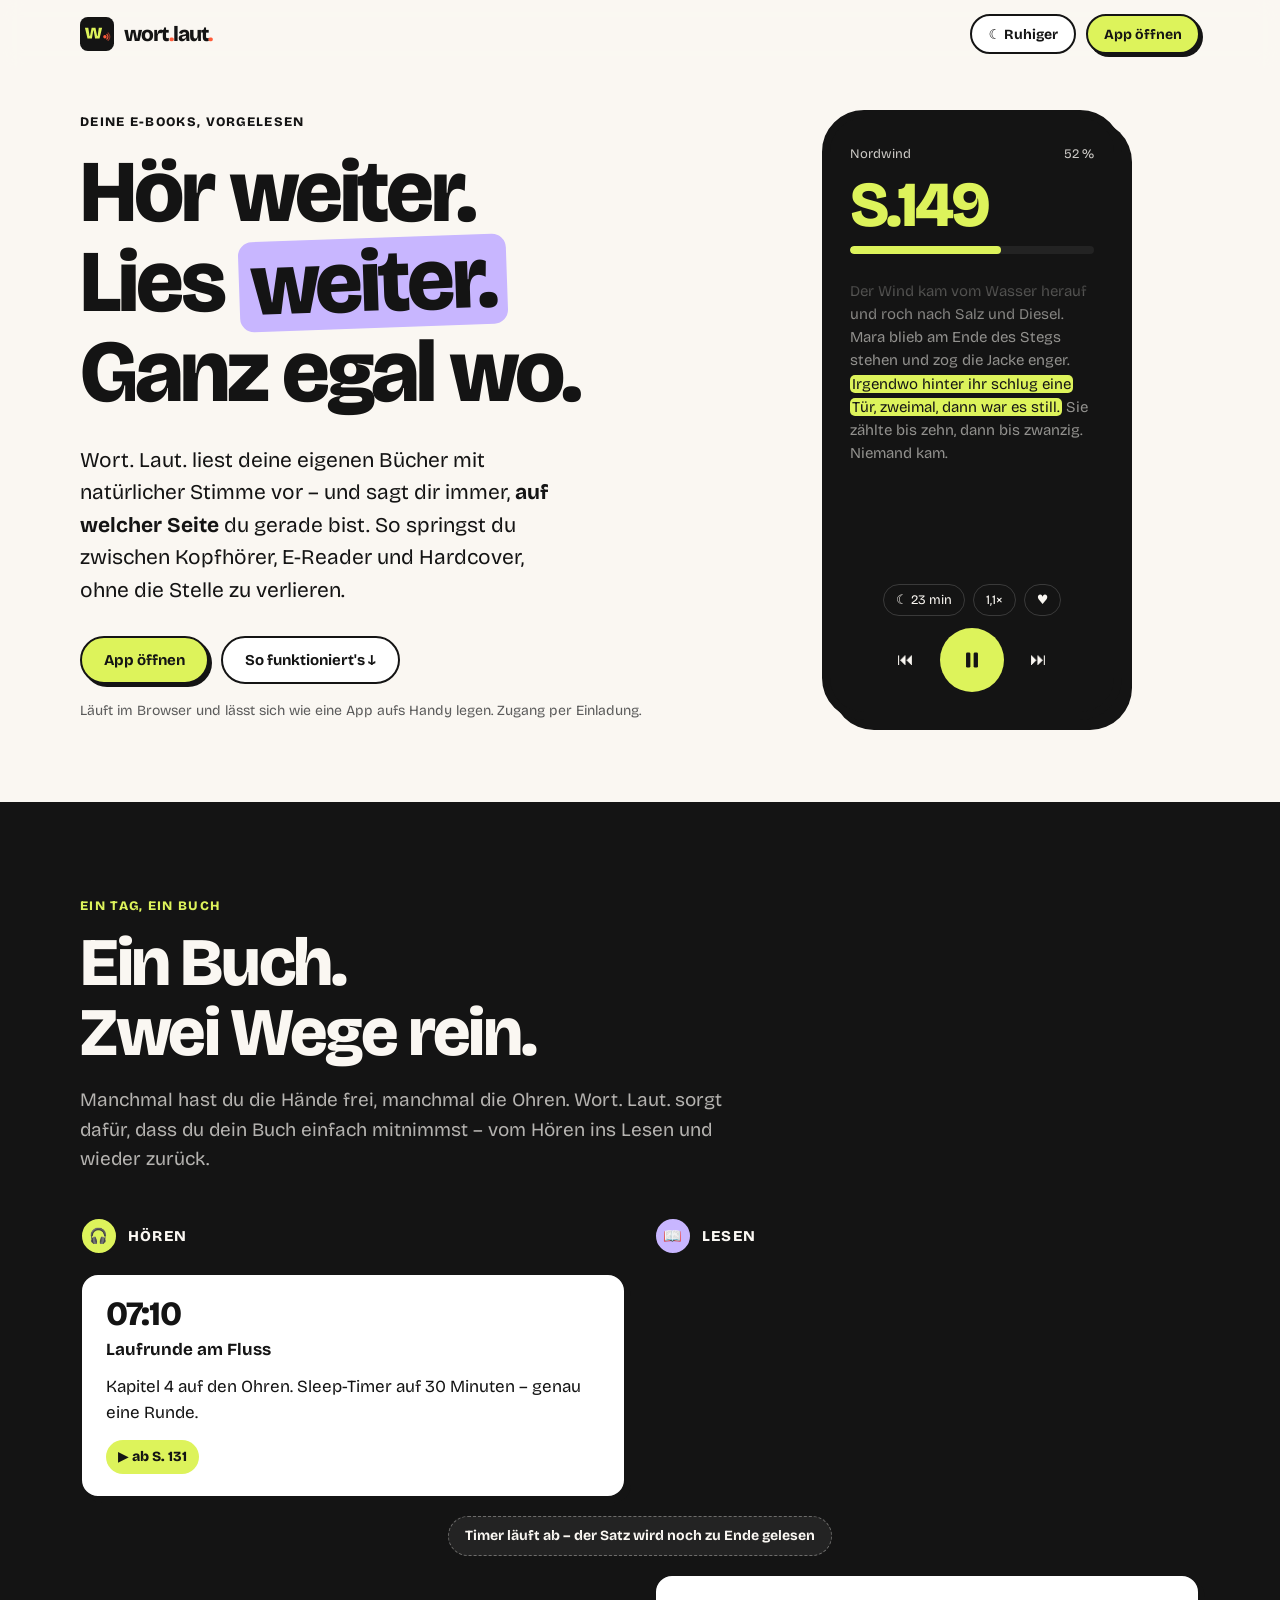
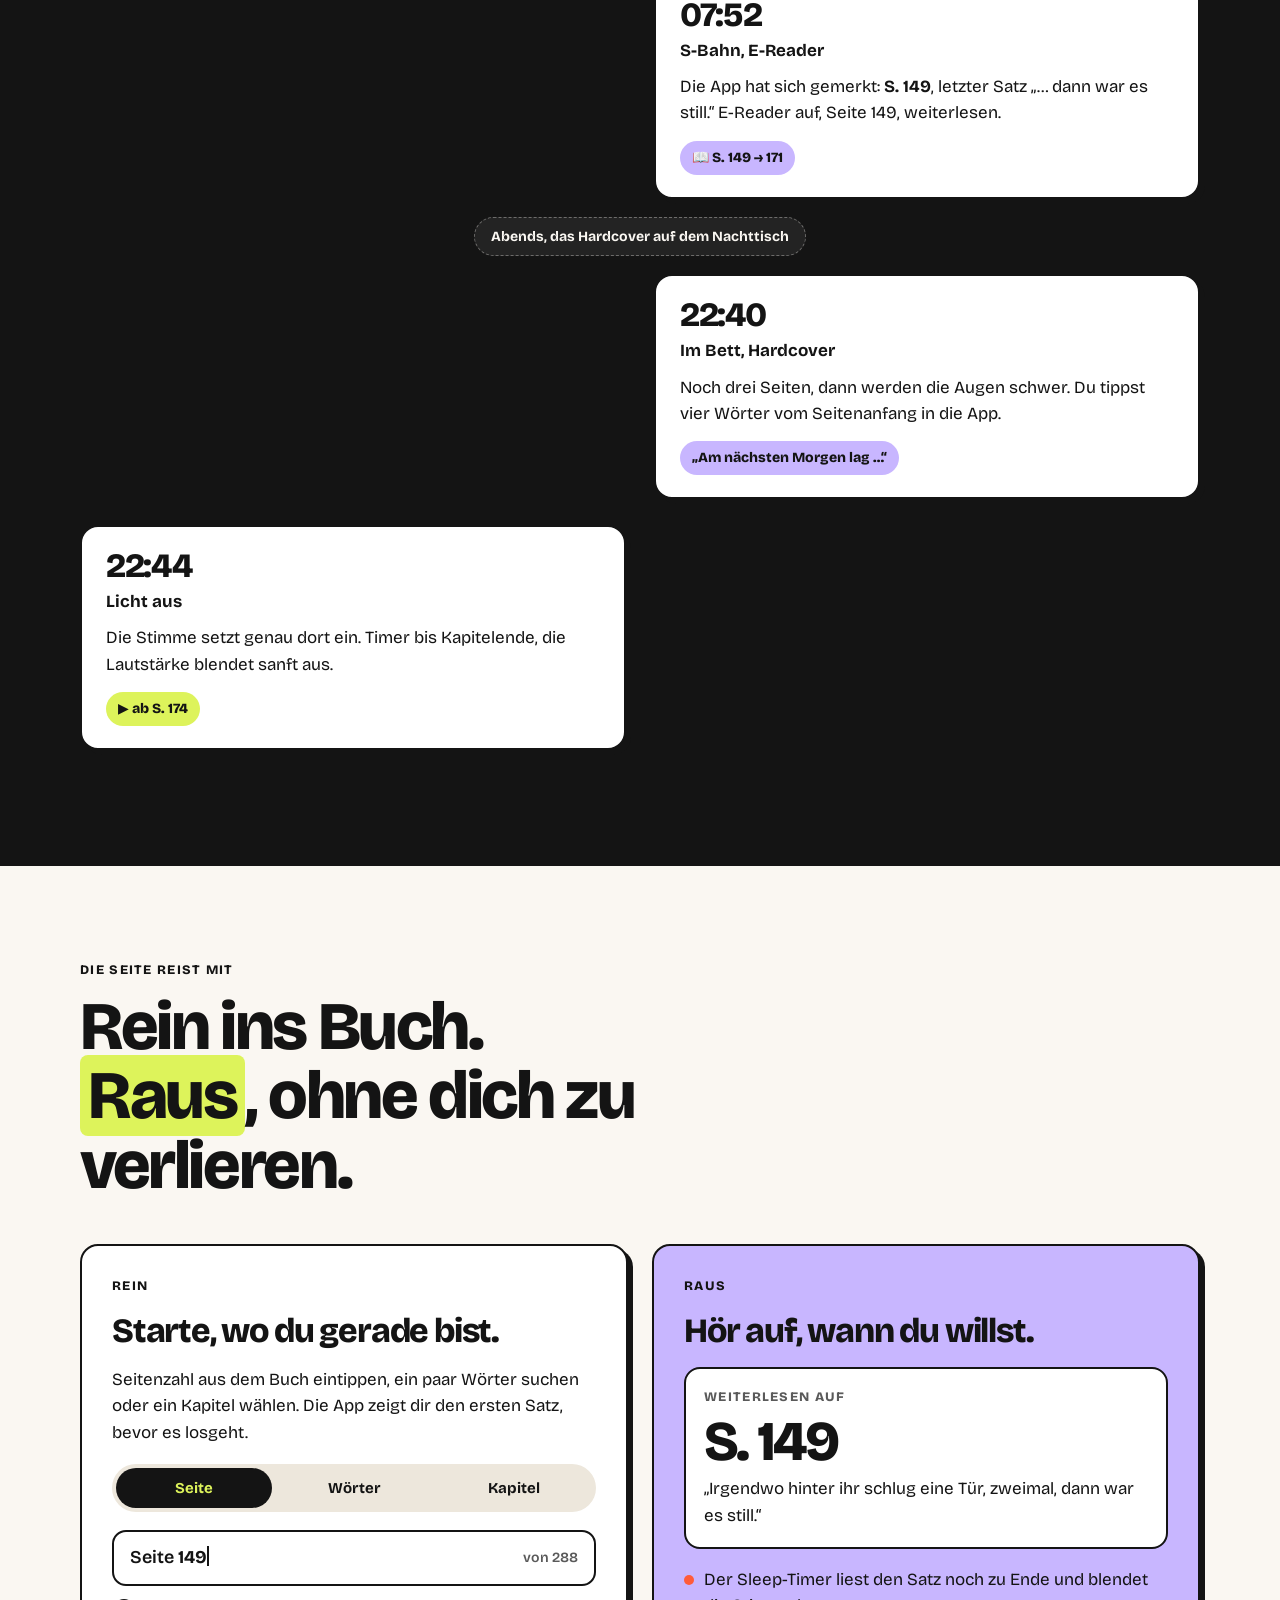
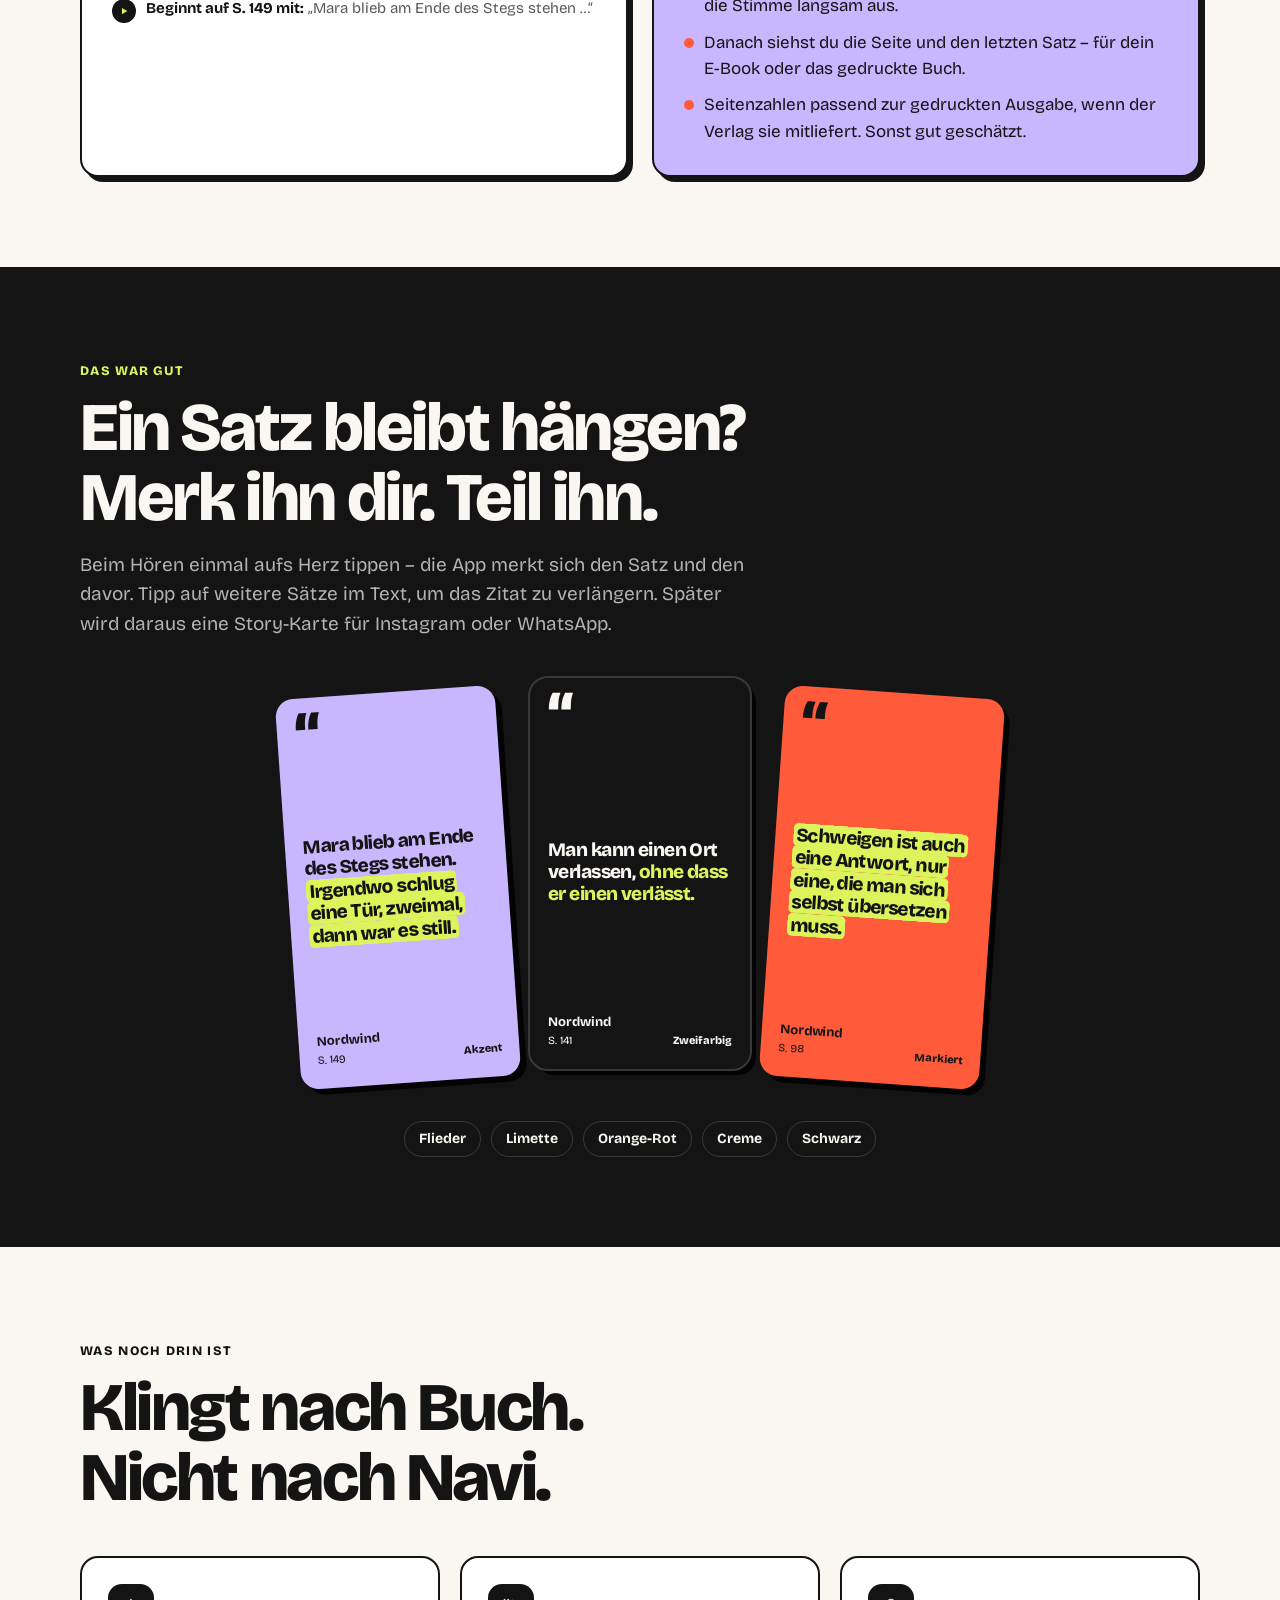
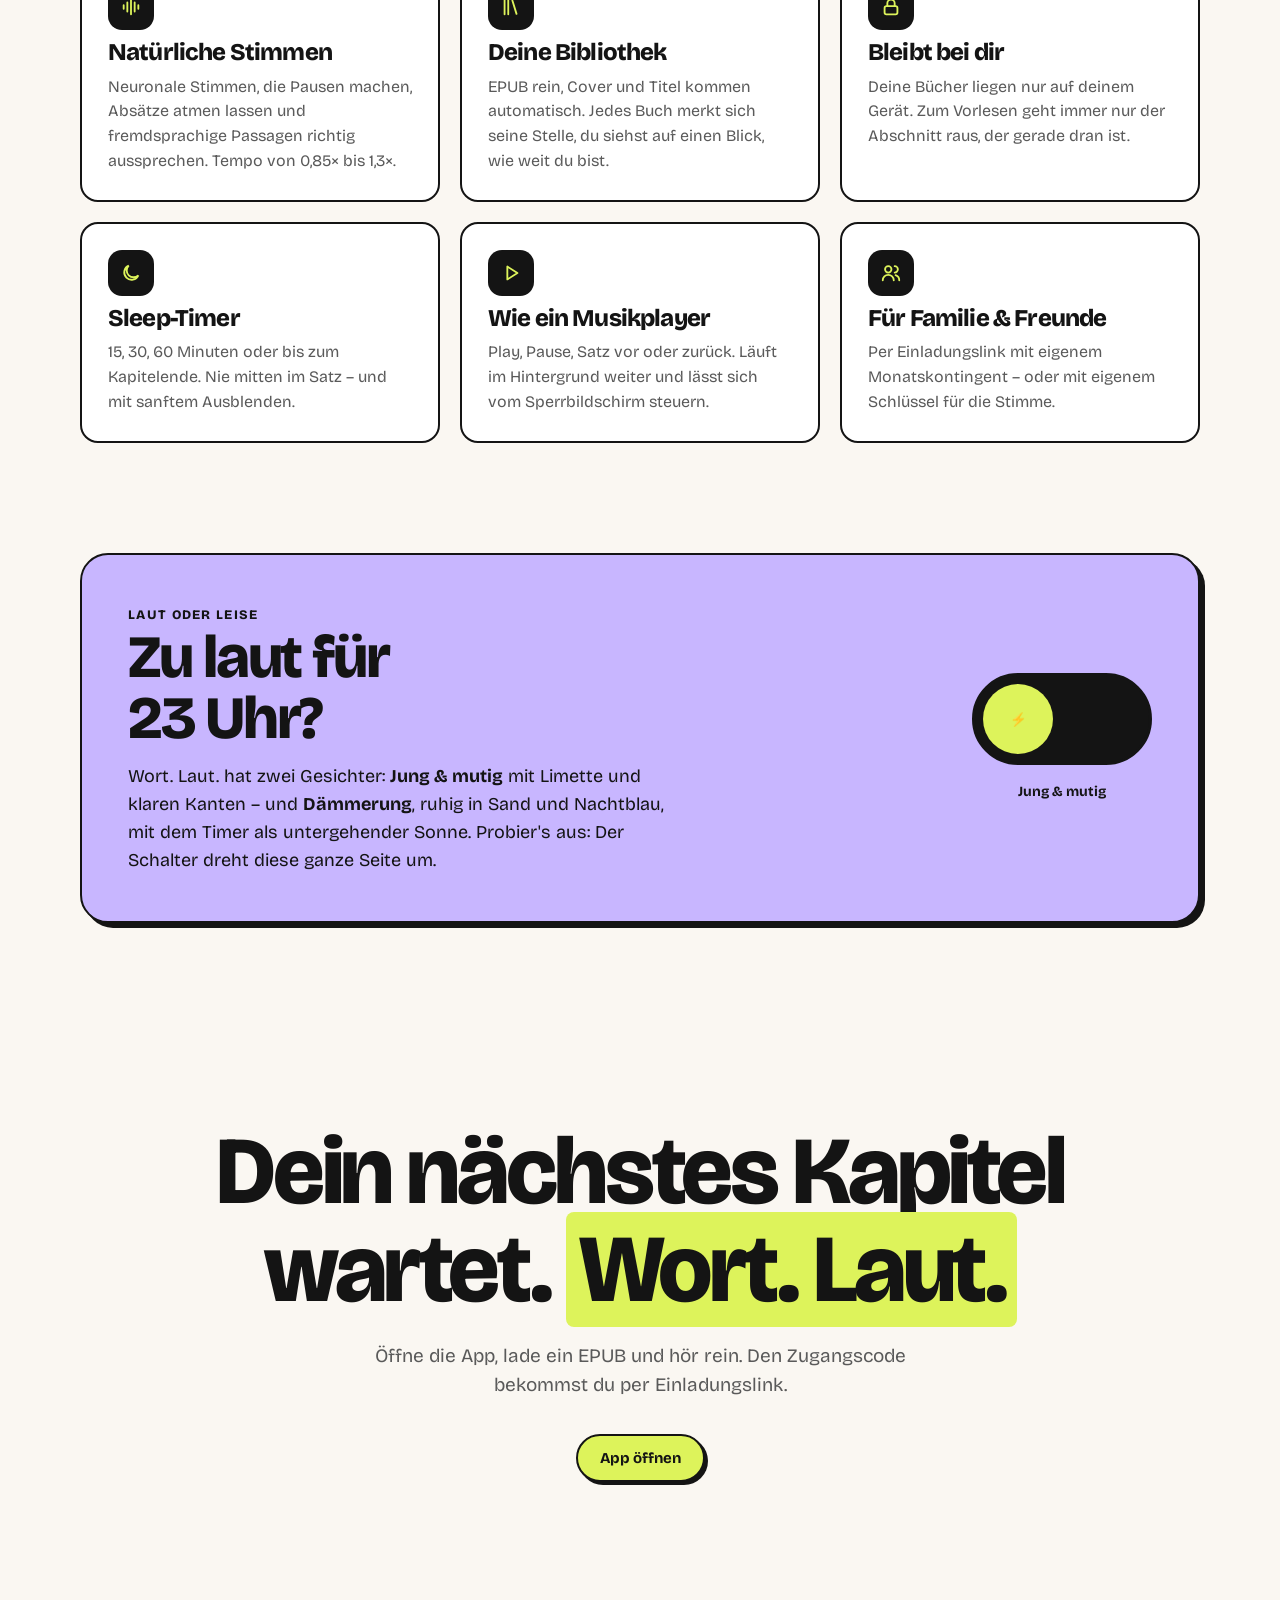
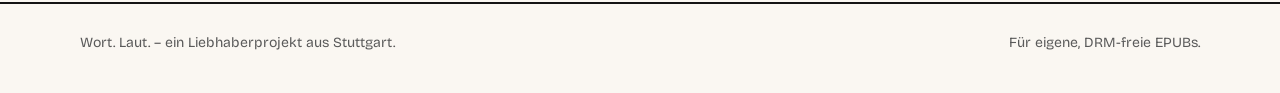
==== about/index.html @ b2698a4a "Landingpage /about: Story Hören ↔ Lesen, Zitat-Karten, Schalter für ruhigen Look Co-Authored-By: Cla" ====
<!doctype html>
<html lang="de">
<head>
<meta charset="utf-8">
<meta name="viewport" content="width=device-width, initial-scale=1, viewport-fit=cover">
<title>Wort. Laut. – Hör dein Buch. Lies weiter.</title>
<meta name="description" content="Wort. Laut. liest deine eigenen E-Books mit natürlicher Stimme vor – und sagt dir immer, auf welcher Seite du bist. Springe zwischen Hören und Lesen, ohne die Stelle zu verlieren.">
<meta name="theme-color" content="#FAF7F2">
<link rel="icon" href="../icon.svg" type="image/svg+xml">
<link rel="preconnect" href="https://fonts.googleapis.com">
<link rel="preconnect" href="https://fonts.gstatic.com" crossorigin>
<link rel="stylesheet" href="https://fonts.googleapis.com/css2?family=Bricolage+Grotesque:opsz,wght@12..96,400..800&family=Figtree:wght@400;500;600;700&family=Source+Serif+4:opsz,wght@8..60,400;8..60,600&display=swap">
<style>
:root {
  --bg: #FAF7F2; --ink: #141414; --muted: #5A5A5A; --card: #FFFFFF;
  --lime: #DDF35B; --lilac: #C8B6FF; --red: #FF5B3A; --sand: #EDE7DC;
  --dark: #141414; --dark2: #232323; --on-dark: #FAF7F2;
  --hl: var(--lime); --hl-ink: #141414; --accent: var(--red);
  --line: 2px solid var(--ink); --shadow: 5px 5px 0 var(--ink); --r: 18px;
  --head: 'Bricolage Grotesque', system-ui, sans-serif; --body: 'Bricolage Grotesque', system-ui, sans-serif;
  --read: 'Bricolage Grotesque', system-ui, sans-serif;
  --hw: 800; --track: -0.035em;
}
body.calm {
  --bg: #F1ECE4; --ink: #1C2433; --muted: #5C6475; --card: #FBF8F3;
  --lime: #E8A35C; --lilac: #D9CFC0; --red: #C8692E; --sand: #E6DED1;
  --dark: #1C2433; --dark2: #26304A; --on-dark: #F1ECE4;
  --hl: #F3CF9E; --hl-ink: #1C2433; --accent: #E8A35C;
  --line: 1px solid #D6CEC0; --shadow: 0 10px 30px rgba(28,36,51,.10); --r: 22px;
  --head: 'Source Serif 4', Georgia, serif; --body: 'Figtree', system-ui, sans-serif; --read: 'Source Serif 4', Georgia, serif;
  --hw: 600; --track: -0.015em;
}
* { box-sizing: border-box; }
html { scroll-behavior: smooth; }
body { margin: 0; background: var(--bg); color: var(--ink); font-family: var(--body); font-size: 17px; line-height: 1.55; -webkit-font-smoothing: antialiased; transition: background .5s, color .5s; }
body, body * { transition-property: background-color, color, border-color, box-shadow, border-radius; transition-duration: .45s; }
a { color: inherit; }
h1, h2, h3 { font-family: var(--head); font-weight: var(--hw); letter-spacing: var(--track); margin: 0; line-height: 1.02; }
p { margin: 0; }
.wrap { width: min(1120px, 100% - 40px); margin: 0 auto; }
mark { background: var(--hl); color: var(--hl-ink); border-radius: 8px; padding: 0 .12em; -webkit-box-decoration-break: clone; box-decoration-break: clone; }
.kicker { font-size: 13px; font-weight: 800; letter-spacing: .1em; text-transform: uppercase; }
body.calm .kicker { font-weight: 600; color: var(--muted); }

/* Kopf */
header { position: sticky; top: 0; z-index: 10; background: color-mix(in srgb, var(--bg) 88%, transparent); backdrop-filter: blur(10px); }
.top { display: flex; align-items: center; justify-content: space-between; height: 68px; }
.brand { display: flex; align-items: center; gap: 10px; text-decoration: none; font-family: var(--head); font-weight: 800; font-size: 21px; letter-spacing: -0.04em; }
body.calm .brand { font-weight: 600; letter-spacing: 0; }
.brand .dot { color: var(--red); }
.top-r { display: flex; gap: 10px; align-items: center; }
.btn { display: inline-flex; align-items: center; justify-content: center; gap: 8px; height: 48px; padding: 0 22px; border-radius: 999px; border: var(--line); background: var(--card); color: var(--ink); font: 700 15px var(--body); text-decoration: none; cursor: pointer; }
.btn.main { background: var(--lime); box-shadow: 3px 3px 0 var(--ink); }
body.calm .btn.main { background: var(--dark); color: var(--on-dark); border-color: var(--dark); box-shadow: none; }
.btn.sm { height: 40px; padding: 0 16px; font-size: 14px; }
.mode { gap: 6px; }
.mode .when-calm { display: none; }
body.calm .mode .when-calm { display: inline; }
body.calm .mode .when-loud { display: none; }

/* Hero */
.hero { padding: 40px 0 80px; display: grid; grid-template-columns: 1.15fr .85fr; gap: 48px; align-items: center; }
.hero h1 { font-size: clamp(46px, 7vw, 88px); }
.hero h1 .flip { display: inline-block; background: var(--lilac); border-radius: 14px; padding: 0 .12em; transform: rotate(-2deg); }
body.calm .hero h1 .flip { transform: none; background: transparent; color: var(--red); font-style: italic; padding: 0; }
.hero .lead { font-size: clamp(18px, 2vw, 21px); margin-top: 26px; max-width: 34ch; }
.hero .cta { display: flex; gap: 12px; flex-wrap: wrap; margin-top: 30px; }
.hero .note { margin-top: 16px; font-size: 14px; color: var(--muted); }

/* Telefon-Mockups */
.phone { width: 300px; max-width: 100%; aspect-ratio: 300 / 610; border-radius: 42px; border: 8px solid #141414; background: var(--dark); color: var(--on-dark); box-shadow: 10px 10px 0 var(--ink); overflow: hidden; display: flex; flex-direction: column; padding: 26px 20px 20px; gap: 12px; margin: 0 auto; position: relative; font-family: var(--body); }
body.calm .phone { border-color: #10151F; box-shadow: 0 30px 60px rgba(28,36,51,.25); }
.phone.light { background: var(--bg); color: var(--ink); }
.ph-top { display: flex; justify-content: space-between; align-items: baseline; font-size: 13px; opacity: .8; }
.ph-page { font-family: var(--head); font-weight: 800; font-size: 64px; line-height: .9; letter-spacing: -0.05em; color: var(--lime); }
body.calm .ph-page { font-weight: 600; font-size: 54px; letter-spacing: -0.02em; }
.ph-bar { height: 8px; border-radius: 4px; background: var(--dark2); overflow: hidden; }
.ph-bar i { display: block; height: 100%; width: 62%; background: var(--lime); border-radius: 4px; animation: fill 30s linear infinite; }
@keyframes fill { from { width: 62%; } to { width: 4%; } }
.sun { display: none; }
body.calm .sun { display: block; }
body.calm .ph-bar { display: none; }
.ph-read { flex: 1; font-family: var(--read); font-size: 15px; line-height: 1.55; overflow: hidden; color: color-mix(in srgb, var(--on-dark) 55%, transparent); -webkit-mask-image: linear-gradient(transparent, #000 18%, #000 80%, transparent); mask-image: linear-gradient(transparent, #000 18%, #000 80%, transparent); padding-top: 14px; }
.ph-read .cur { color: var(--hl-ink); background: var(--hl); border-radius: 5px; padding: 0 2px; -webkit-box-decoration-break: clone; box-decoration-break: clone; }
.ph-ctrl { display: flex; align-items: center; justify-content: center; gap: 26px; }
.ph-ctrl .play { width: 64px; height: 64px; border-radius: 32px; background: var(--lime); color: #141414; display: flex; align-items: center; justify-content: center; }
.ph-chips { display: flex; gap: 8px; justify-content: center; font-size: 13px; }
.ph-chips span { border: 1.5px solid #3A3A3A; border-radius: 999px; padding: 5px 12px; }

/* Abschnitte */
section { padding: 90px 0; }
.sec-head { max-width: 760px; margin-bottom: 44px; }
.sec-head h2 { font-size: clamp(38px, 5.6vw, 68px); margin-top: 10px; }
.sec-head p { margin-top: 18px; font-size: 19px; color: var(--muted); max-width: 56ch; }
.dark { background: var(--dark); color: var(--on-dark); }
.dark .sec-head p { color: color-mix(in srgb, var(--on-dark) 70%, transparent); }

/* Die Geschichte: Spurwechsel */
.lanes { display: grid; grid-template-columns: 1fr 1fr; gap: 0 28px; position: relative; }
.lane-h { display: flex; align-items: center; gap: 10px; font-weight: 800; font-size: 15px; letter-spacing: .08em; text-transform: uppercase; padding-bottom: 18px; }
.lane-h .tag { width: 38px; height: 38px; border-radius: 19px; display: flex; align-items: center; justify-content: center; border: var(--line); }
.lane-h.l .tag { background: var(--lime); color: #141414; }
.lane-h.r .tag { background: var(--lilac); color: #141414; }
.step { grid-column: 1; background: var(--card); border: var(--line); border-radius: var(--r); box-shadow: var(--shadow); padding: 22px 24px; margin-bottom: 26px; position: relative; color: var(--ink); }
.step.r { grid-column: 2; }
.step .time { font-family: var(--head); font-weight: 800; font-size: 34px; letter-spacing: -0.04em; line-height: 1; }
body.calm .step .time { font-weight: 600; }
.step .where { font-weight: 700; margin: 6px 0 10px; }
.step .pg { display: inline-flex; align-items: center; gap: 6px; margin-top: 14px; font-weight: 800; font-size: 14px; border-radius: 999px; padding: 6px 12px; background: var(--hl); color: var(--hl-ink); }
.step.r .pg { background: var(--lilac); color: #141414; }
body.calm .step.r .pg { color: var(--ink); }
.switch-arrow { grid-column: 1 / -1; display: flex; justify-content: center; margin: -8px 0 18px; }
.switch-arrow span { display: inline-flex; align-items: center; gap: 8px; font-weight: 700; font-size: 14px; background: var(--dark2); color: var(--on-dark); border: 1.5px dashed color-mix(in srgb, var(--on-dark) 35%, transparent); border-radius: 999px; padding: 8px 16px; text-align: center; }

/* Rein / raus */
.duo { display: grid; grid-template-columns: 1fr 1fr; gap: 24px; }
.panel { background: var(--card); color: var(--ink); border: var(--line); border-radius: var(--r); box-shadow: var(--shadow); padding: 30px; display: flex; flex-direction: column; gap: 18px; }
.panel h3 { font-size: 34px; }
.panel.lilac { background: var(--lilac); }
body.calm .panel.lilac { background: var(--card); }
.seg { display: flex; gap: 4px; background: var(--sand); border-radius: 999px; padding: 4px; }
.seg span { flex: 1; text-align: center; height: 40px; line-height: 40px; border-radius: 999px; font-weight: 700; font-size: 15px; cursor: pointer; user-select: none; }
.seg span.on { background: var(--dark); color: var(--lime); }
body.calm .seg span.on { color: var(--on-dark); }
.find-demo { min-height: 132px; display: flex; flex-direction: column; gap: 12px; }
.fake-input { border: var(--line); border-radius: 14px; background: var(--card); padding: 12px 16px; font-size: 18px; font-weight: 600; display: flex; justify-content: space-between; align-items: center; }
.fake-input .caret { display: inline-block; width: 2px; height: 1.1em; background: var(--ink); vertical-align: -3px; animation: blink 1s steps(1) infinite; }
@keyframes blink { 50% { opacity: 0; } }
.startline { display: flex; gap: 10px; font-size: 15px; line-height: 1.45; color: var(--muted); }
.startline b { color: var(--ink); }
.pdot { width: 24px; height: 24px; flex: none; border-radius: 12px; background: var(--dark); color: var(--lime); display: flex; align-items: center; justify-content: center; margin-top: 1px; }
body.calm .pdot { color: var(--on-dark); }
.stopcard { background: var(--card); border: var(--line); border-radius: 16px; padding: 18px; display: flex; flex-direction: column; gap: 8px; }
.stopcard .big { font-family: var(--head); font-weight: 800; font-size: 56px; letter-spacing: -0.05em; line-height: .95; }
body.calm .stopcard .big { font-weight: 600; letter-spacing: -0.02em; }
.stopcard q { font-family: var(--read); font-size: 17px; quotes: '„' '“'; }
.ticks { display: flex; flex-direction: column; gap: 10px; padding: 0; margin: 0; list-style: none; }
.ticks li { display: flex; gap: 10px; align-items: flex-start; }
.ticks li::before { content: ''; flex: none; width: 10px; height: 10px; border-radius: 5px; background: var(--red); margin-top: 8px; }

/* Zitate */
.cards { display: flex; justify-content: center; gap: 22px; flex-wrap: wrap; padding: 10px 0 20px; }
.qcard { width: 220px; aspect-ratio: 9 / 16; border-radius: 18px; padding: 20px 18px; display: flex; flex-direction: column; justify-content: space-between; color: #141414; font-family: 'Bricolage Grotesque', sans-serif; box-shadow: 6px 6px 0 rgba(0,0,0,.85); }
.qcard:nth-child(1) { transform: rotate(-4deg); background: #C8B6FF; }
.qcard:nth-child(2) { transform: translateY(-14px); background: #141414; color: #FAF7F2; outline: 2px solid #3A3A3A; }
.qcard:nth-child(3) { transform: rotate(4deg); background: #FF5B3A; }
.qcard .qm { font-size: 64px; font-weight: 800; line-height: .6; height: 34px; }
.qcard p { font-size: 19px; font-weight: 800; line-height: 1.18; letter-spacing: -0.03em; }
.qcard .hl { background: #DDF35B; color: #141414; border-radius: 5px; padding: 0 3px; -webkit-box-decoration-break: clone; box-decoration-break: clone; }
.qcard .alt { color: #DDF35B; }
.qcard .src { display: flex; justify-content: space-between; align-items: flex-end; font-size: 11px; }
.qcard .src b { display: block; font-size: 13px; }
.qcard .lbl { font-weight: 800; }
body.calm .qcard { font-family: 'Source Serif 4', serif; box-shadow: 0 20px 40px rgba(0,0,0,.25); }
body.calm .qcard:nth-child(1) { background: #F1ECE4; }
body.calm .qcard:nth-child(2) { background: #1C2433; outline-color: #3A4560; }
body.calm .qcard:nth-child(3) { background: #E8A35C; }
body.calm .qcard p { font-weight: 600; letter-spacing: 0; }
body.calm .qcard .hl { background: #F3CF9E; color: #1C2433; }
body.calm .qcard .alt { color: #E8A35C; }
.styles-row { display: flex; justify-content: center; gap: 10px; flex-wrap: wrap; margin-top: 18px; }
.styles-row span { border: 1.5px solid #3A3A3A; border-radius: 999px; padding: 6px 14px; font-size: 14px; font-weight: 700; }

.calm-only { display: none; }
body.calm .calm-only { display: flex; }
body.calm .loud-only { display: none; }

/* Features */
.grid3 { display: grid; grid-template-columns: repeat(3, 1fr); gap: 20px; }
.feat { background: var(--card); color: var(--ink); border: var(--line); border-radius: var(--r); padding: 26px; display: flex; flex-direction: column; gap: 10px; }
.feat .ic { width: 46px; height: 46px; border-radius: 14px; background: var(--dark); color: var(--lime); display: flex; align-items: center; justify-content: center; }
body.calm .feat .ic { background: var(--sand); color: var(--red); }
.feat h3 { font-size: 24px; }
.feat p { color: var(--muted); font-size: 16px; }

/* Laut / leise */
.looks { display: grid; grid-template-columns: 1fr auto; gap: 40px; align-items: center; background: var(--lilac); border: var(--line); border-radius: 28px; box-shadow: var(--shadow); padding: 46px; color: #141414; }
body.calm .looks { background: var(--card); color: var(--ink); }
.looks h2 { font-size: clamp(36px, 5vw, 60px); }
.looks p { margin-top: 14px; font-size: 18px; max-width: 46ch; }
.bigswitch { width: 180px; height: 92px; border-radius: 46px; border: 3px solid #141414; background: #141414; position: relative; cursor: pointer; padding: 0; }
.bigswitch .knob { position: absolute; top: 8px; left: 8px; width: 70px; height: 70px; border-radius: 35px; background: #DDF35B; display: flex; align-items: center; justify-content: center; transition: left .45s cubic-bezier(.5,1.6,.4,1), background .45s; color: #141414; }
body.calm .bigswitch { background: #E6DED1; border-color: #1C2433; }
body.calm .bigswitch .knob { left: 96px; background: #1C2433; color: #F3CF9E; }
.bigswitch .k-calm { display: none; }
body.calm .bigswitch .k-calm { display: block; }
body.calm .bigswitch .k-loud { display: none; }
.switch-cap { text-align: center; font-weight: 700; margin-top: 10px; font-size: 14px; }

/* Schluss */
.final { text-align: center; padding: 110px 0 120px; }
.final h2 { font-size: clamp(44px, 7.5vw, 96px); }
.final p { margin: 22px auto 0; max-width: 46ch; font-size: 19px; color: var(--muted); }
.final .cta { display: flex; justify-content: center; gap: 12px; margin-top: 34px; flex-wrap: wrap; }
footer { border-top: var(--line); padding: 28px 0 40px; font-size: 14px; color: var(--muted); }
footer .wrap { display: flex; justify-content: space-between; gap: 16px; flex-wrap: wrap; }

/* Einblenden beim Scrollen */
.rv { opacity: 0; transform: translateY(24px); transition: opacity .7s ease, transform .7s ease; }
.rv.in { opacity: 1; transform: none; }

@media (max-width: 860px) {
  .hero { grid-template-columns: 1fr; padding-top: 20px; }
  .lanes { grid-template-columns: 1fr; }
  .step, .step.r { grid-column: 1; }
  .step.r { margin-left: 28px; }
  .step:not(.r) { margin-right: 28px; }
  .lane-h { display: none; }
  .step::before { content: attr(data-mode); position: absolute; top: -12px; right: 18px; font-size: 12px; font-weight: 800; letter-spacing: .08em; text-transform: uppercase; background: var(--lime); color: #141414; border: var(--line); border-radius: 999px; padding: 2px 10px; }
  .step.r::before { background: var(--lilac); }
  .duo, .grid3 { grid-template-columns: 1fr; }
  .looks { grid-template-columns: 1fr; padding: 30px; justify-items: center; text-align: left; }
  .top-r .btn.main { display: none; }
  section { padding: 70px 0; }
}
@media (prefers-reduced-motion: reduce) {
  html { scroll-behavior: auto; }
  .rv { opacity: 1; transform: none; transition: none; }
  .ph-bar i, .fake-input .caret { animation: none; }
  body, body * { transition: none !important; }
}
</style>
</head>
<body>
<header>
  <div class="wrap top">
    <a class="brand" href="#top" aria-label="Wort. Laut. – nach oben">
      <svg width="34" height="34" viewBox="0 0 200 200" aria-hidden="true"><rect width="200" height="200" rx="46" fill="#141414"/><g transform="translate(7 3)"><path d="M37.1 123.0 22.0 60.7H41.8L49.5 108.1H51.9L61.4 60.7H84.0L93.9 108.1H96.4L103.7 60.7H123.1L108.0 123.0H81.8L73.2 76.0H71.0L63.0 123.0Z" fill="#DDF35B"/><path d="M151.1 99.2 A18 18 0 0 1 151.1 126.8" fill="none" stroke="#FF5B3A" stroke-width="7" stroke-linecap="round"/><path d="M158.1 90.8 A29 29 0 0 1 158.1 135.2" fill="none" stroke="#FF5B3A" stroke-width="7" stroke-linecap="round" opacity=".5"/><circle cx="139.5" cy="113" r="10" fill="#FF5B3A"/></g></svg>
      <span>wort<span class="dot">.</span>laut<span class="dot">.</span></span>
    </a>
    <div class="top-r">
      <button class="btn sm mode" data-toggle aria-pressed="false"><span class="when-loud">☾ Ruhiger</span><span class="when-calm">⚡ Lauter</span></button>
      <a class="btn sm main" href="../">App öffnen</a>
    </div>
  </div>
</header>

<main id="top">
  <div class="wrap hero">
    <div>
      <span class="kicker">Deine E-Books, vorgelesen</span>
      <h1 style="margin-top:14px">Hör weiter.<br>Lies <span class="flip">weiter.</span><br>Ganz egal wo.</h1>
      <p class="lead">Wort. Laut. liest deine eigenen Bücher mit natürlicher Stimme vor – und sagt dir immer, <b>auf welcher Seite</b> du gerade bist. So springst du zwischen Kopfhörer, E-Reader und Hardcover, ohne die Stelle zu verlieren.</p>
      <div class="cta"><a class="btn main" href="../">App öffnen</a><a class="btn" href="#story">So funktioniert's ↓</a></div>
      <p class="note">Läuft im Browser und lässt sich wie eine App aufs Handy legen. Zugang per Einladung.</p>
    </div>
    <div class="phone" role="img" aria-label="Der Player von Wort. Laut.: große Seitenzahl, Timer und der mitlaufende Text">
      <div class="ph-top"><span>Nordwind</span><span>52 %</span></div>
      <div class="ph-page">S.149</div>
      <div class="ph-bar"><i></i></div>
      <svg class="sun" viewBox="0 0 260 80" aria-hidden="true"><path d="M20 76 A110 110 0 0 1 240 76" fill="none" stroke="currentColor" stroke-opacity=".25" stroke-width="1.5" stroke-dasharray="3 5"/><path d="M20 76 A110 110 0 0 1 88 18" fill="none" stroke="#E8A35C" stroke-width="2"/><circle cx="88" cy="18" r="9" fill="#E8A35C"/><line x1="8" y1="76" x2="252" y2="76" stroke="currentColor" stroke-opacity=".3"/></svg>
      <div class="ph-read">Der Wind kam vom Wasser herauf und roch nach Salz und Diesel. Mara blieb am Ende des Stegs stehen und zog die Jacke enger. <span class="cur">Irgendwo hinter ihr schlug eine Tür, zweimal, dann war es still.</span> Sie zählte bis zehn, dann bis zwanzig. Niemand kam.</div>
      <div class="ph-chips"><span>☾ 23 min</span><span>1,1×</span><span>♥</span></div>
      <div class="ph-ctrl"><span aria-hidden="true">⏮</span><span class="play"><svg width="26" height="26" viewBox="0 0 24 24" fill="currentColor" aria-hidden="true"><rect x="6.5" y="5" width="4" height="14" rx="1.2"/><rect x="13.5" y="5" width="4" height="14" rx="1.2"/></svg></span><span aria-hidden="true">⏭</span></div>
    </div>
  </div>

  <section id="story" class="dark">
    <div class="wrap">
      <div class="sec-head rv">
        <span class="kicker" style="color:var(--lime)">Ein Tag, ein Buch</span>
        <h2>Ein Buch.<br>Zwei Wege rein.</h2>
        <p>Manchmal hast du die Hände frei, manchmal die Ohren. Wort. Laut. sorgt dafür, dass du dein Buch einfach mitnimmst – vom Hören ins Lesen und wieder zurück.</p>
      </div>
      <div class="lanes">
        <div class="lane-h l"><span class="tag">🎧</span>Hören</div>
        <div class="lane-h r"><span class="tag">📖</span>Lesen</div>

        <article class="step rv" data-mode="Hören">
          <div class="time">07:10</div>
          <div class="where">Laufrunde am Fluss</div>
          <p>Kapitel 4 auf den Ohren. Sleep-Timer auf 30 Minuten – genau eine Runde.</p>
          <span class="pg">▶ ab S. 131</span>
        </article>
        <div class="switch-arrow rv"><span>Timer läuft ab – der Satz wird noch zu Ende gelesen</span></div>
        <article class="step r rv" data-mode="Lesen">
          <div class="time">07:52</div>
          <div class="where">S-Bahn, E-Reader</div>
          <p>Die App hat sich gemerkt: <b>S. 149</b>, letzter Satz „… dann war es still.“ E-Reader auf, Seite 149, weiterlesen.</p>
          <span class="pg">📖 S. 149 → 171</span>
        </article>
        <div class="switch-arrow rv"><span>Abends, das Hardcover auf dem Nachttisch</span></div>
        <article class="step r rv" data-mode="Lesen">
          <div class="time">22:40</div>
          <div class="where">Im Bett, Hardcover</div>
          <p>Noch drei Seiten, dann werden die Augen schwer. Du tippst vier Wörter vom Seitenanfang in die App.</p>
          <span class="pg">„Am nächsten Morgen lag …“</span>
        </article>
        <article class="step rv" data-mode="Hören">
          <div class="time">22:44</div>
          <div class="where">Licht aus</div>
          <p>Die Stimme setzt genau dort ein. Timer bis Kapitelende, die Lautstärke blendet sanft aus.</p>
          <span class="pg">▶ ab S. 174</span>
        </article>
      </div>
    </div>
  </section>

  <section>
    <div class="wrap">
      <div class="sec-head rv">
        <span class="kicker">Die Seite reist mit</span>
        <h2>Rein ins Buch.<br><mark>Raus</mark>, ohne dich zu verlieren.</h2>
      </div>
      <div class="duo">
        <div class="panel rv">
          <span class="kicker">Rein</span>
          <h3>Starte, wo du gerade bist.</h3>
          <p>Seitenzahl aus dem Buch eintippen, ein paar Wörter suchen oder ein Kapitel wählen. Die App zeigt dir den ersten Satz, bevor es losgeht.</p>
          <div class="seg" role="tablist" aria-label="Beispiel: Stelle finden">
            <span role="tab" data-find="seite" class="on" aria-selected="true">Seite</span><span role="tab" data-find="woerter" aria-selected="false">Wörter</span><span role="tab" data-find="kapitel" aria-selected="false">Kapitel</span>
          </div>
          <div class="find-demo" aria-live="polite"></div>
        </div>
        <div class="panel lilac rv">
          <span class="kicker">Raus</span>
          <h3>Hör auf, wann du willst.</h3>
          <div class="stopcard">
            <span class="kicker" style="color:var(--muted)">Weiterlesen auf</span>
            <span class="big">S. 149</span>
            <q>Irgendwo hinter ihr schlug eine Tür, zweimal, dann war es still.</q>
          </div>
          <ul class="ticks">
            <li>Der Sleep-Timer liest den Satz noch zu Ende und blendet die Stimme langsam aus.</li>
            <li>Danach siehst du die Seite und den letzten Satz – für dein E-Book oder das gedruckte Buch.</li>
            <li>Seitenzahlen passend zur gedruckten Ausgabe, wenn der Verlag sie mitliefert. Sonst gut geschätzt.</li>
          </ul>
        </div>
      </div>
    </div>
  </section>

  <section class="dark">
    <div class="wrap">
      <div class="sec-head rv">
        <span class="kicker" style="color:var(--lime)">Das war gut</span>
        <h2>Ein Satz bleibt hängen?<br>Merk ihn dir. Teil ihn.</h2>
        <p>Beim Hören einmal aufs Herz tippen – die App merkt sich den Satz und den davor. Tipp auf weitere Sätze im Text, um das Zitat zu verlängern. Später wird daraus eine Story-Karte für Instagram oder WhatsApp.</p>
      </div>
      <div class="cards rv" aria-label="Drei Beispiel-Karten in verschiedenen Stilen">
        <div class="qcard"><span class="qm">“</span><p>Mara blieb am Ende des Stegs stehen. <span class="hl">Irgendwo schlug eine Tür, zweimal, dann war es still.</span></p><div class="src"><span><b>Nordwind</b>S. 149</span><span class="lbl">Akzent</span></div></div>
        <div class="qcard"><span class="qm">“</span><p>Man kann einen Ort verlassen, <span class="alt">ohne dass er einen verlässt.</span></p><div class="src"><span><b>Nordwind</b>S. 141</span><span class="lbl">Zweifarbig</span></div></div>
        <div class="qcard"><span class="qm">“</span><p><span class="hl">Schweigen ist auch eine Antwort, nur eine, die man sich selbst übersetzen muss.</span></p><div class="src"><span><b>Nordwind</b>S. 98</span><span class="lbl">Markiert</span></div></div>
      </div>
      <div class="styles-row loud-only"><span>Flieder</span><span>Limette</span><span>Orange-Rot</span><span>Creme</span><span>Schwarz</span></div><div class="styles-row calm-only"><span>Nacht</span><span>Sand</span><span>Abendrot</span></div>
    </div>
  </section>

  <section>
    <div class="wrap">
      <div class="sec-head rv">
        <span class="kicker">Was noch drin ist</span>
        <h2>Klingt nach Buch.<br>Nicht nach Navi.</h2>
      </div>
      <div class="grid3">
        <div class="feat rv"><span class="ic"><svg width="22" height="22" viewBox="0 0 24 24" fill="none" stroke="currentColor" stroke-width="2" stroke-linecap="round" aria-hidden="true"><path d="M4 10v4M8 7v10M12 4v16M16 7v10M20 10v4"/></svg></span><h3>Natürliche Stimmen</h3><p>Neuronale Stimmen, die Pausen machen, Absätze atmen lassen und fremdsprachige Passagen richtig aussprechen. Tempo von 0,85× bis 1,3×.</p></div>
        <div class="feat rv"><span class="ic"><svg width="22" height="22" viewBox="0 0 24 24" fill="none" stroke="currentColor" stroke-width="2" stroke-linecap="round" stroke-linejoin="round" aria-hidden="true"><path d="M5 4v16M9 4v16M13.5 5l4.5 14.5"/></svg></span><h3>Deine Bibliothek</h3><p>EPUB rein, Cover und Titel kommen automatisch. Jedes Buch merkt sich seine Stelle, du siehst auf einen Blick, wie weit du bist.</p></div>
        <div class="feat rv"><span class="ic"><svg width="22" height="22" viewBox="0 0 24 24" fill="none" stroke="currentColor" stroke-width="2" stroke-linecap="round" stroke-linejoin="round" aria-hidden="true"><rect x="5" y="11" width="14" height="9" rx="2"/><path d="M8 11V8a4 4 0 0 1 8 0v3"/></svg></span><h3>Bleibt bei dir</h3><p>Deine Bücher liegen nur auf deinem Gerät. Zum Vorlesen geht immer nur der Abschnitt raus, der gerade dran ist.</p></div>
        <div class="feat rv"><span class="ic"><svg width="22" height="22" viewBox="0 0 24 24" fill="none" stroke="currentColor" stroke-width="2" stroke-linecap="round" aria-hidden="true"><path d="M20 14.5A8 8 0 1 1 9.5 4a6.5 6.5 0 0 0 10.5 10.5z"/></svg></span><h3>Sleep-Timer</h3><p>15, 30, 60 Minuten oder bis zum Kapitelende. Nie mitten im Satz – und mit sanftem Ausblenden.</p></div>
        <div class="feat rv"><span class="ic"><svg width="22" height="22" viewBox="0 0 24 24" fill="none" stroke="currentColor" stroke-width="2" stroke-linecap="round" stroke-linejoin="round" aria-hidden="true"><path d="M8 5v14l11-7z"/></svg></span><h3>Wie ein Musikplayer</h3><p>Play, Pause, Satz vor oder zurück. Läuft im Hintergrund weiter und lässt sich vom Sperrbildschirm steuern.</p></div>
        <div class="feat rv"><span class="ic"><svg width="22" height="22" viewBox="0 0 24 24" fill="none" stroke="currentColor" stroke-width="2" stroke-linecap="round" stroke-linejoin="round" aria-hidden="true"><circle cx="9" cy="8" r="3.5"/><path d="M3 20c0-3.3 2.7-6 6-6s6 2.7 6 6M16 4.5a3.5 3.5 0 0 1 0 7M21 20c0-2.6-1.6-4.8-4-5.6"/></svg></span><h3>Für Familie & Freunde</h3><p>Per Einladungslink mit eigenem Monatskontingent – oder mit eigenem Schlüssel für die Stimme.</p></div>
      </div>
    </div>
  </section>

  <section style="padding-top:20px">
    <div class="wrap">
      <div class="looks rv">
        <div>
          <span class="kicker">Laut oder leise</span>
          <h2>Zu laut für<br>23 Uhr?</h2>
          <p>Wort. Laut. hat zwei Gesichter: <b>Jung & mutig</b> mit Limette und klaren Kanten – und <b>Dämmerung</b>, ruhig in Sand und Nachtblau, mit dem Timer als untergehender Sonne. Probier's aus: Der Schalter dreht diese ganze Seite um.</p>
        </div>
        <div>
          <button class="bigswitch" data-toggle aria-pressed="false" aria-label="Ruhigen Look ein- oder ausschalten"><span class="knob"><span class="k-loud" aria-hidden="true">⚡</span><span class="k-calm" aria-hidden="true">☾</span></span></button>
          <div class="switch-cap"><span class="when-loud-t">Jung & mutig</span></div>
        </div>
      </div>
    </div>
  </section>

  <section class="final">
    <div class="wrap rv">
      <h2>Dein nächstes Kapitel<br>wartet. <mark>Wort. Laut.</mark></h2>
      <p>Öffne die App, lade ein EPUB und hör rein. Den Zugangscode bekommst du per Einladungslink.</p>
      <div class="cta"><a class="btn main" href="../">App öffnen</a></div>
    </div>
  </section>
</main>

<footer>
  <div class="wrap"><span>Wort. Laut. – ein Liebhaberprojekt aus Stuttgart.</span><span>Für eigene, DRM-freie EPUBs.</span></div>
</footer>

<script>
(function () {
  // Laut / leise: ganze Seite umschalten, Wahl merken
  const body = document.body;
  const cap = document.querySelector('.when-loud-t');
  const meta = document.querySelector('meta[name="theme-color"]');
  const set = (calm) => {
    body.classList.toggle('calm', calm);
    document.querySelectorAll('[data-toggle]').forEach((b) => b.setAttribute('aria-pressed', String(calm)));
    if (cap) cap.textContent = calm ? 'Dämmerung' : 'Jung & mutig';
    if (meta) meta.setAttribute('content', calm ? '#F1ECE4' : '#FAF7F2');
    try { localStorage.setItem('wortlaut.about.calm', calm ? '1' : '0'); } catch (e) {}
  };
  let saved = false;
  try { saved = localStorage.getItem('wortlaut.about.calm') === '1'; } catch (e) {}
  set(saved);
  document.querySelectorAll('[data-toggle]').forEach((b) => b.addEventListener('click', () => set(!body.classList.contains('calm'))));

  // Stelle finden: kleine Live-Demo
  const demo = document.querySelector('.find-demo');
  const play = '<span class="pdot"><svg width="10" height="10" viewBox="0 0 24 24" fill="currentColor" aria-hidden="true"><path d="M7 4.5v15l13-7.5z"/></svg></span>';
  const views = {
    seite: '<div class="fake-input"><span>Seite <b>149</b><span class="caret"></span></span><span style="color:var(--muted);font-size:14px">von 288</span></div><div class="startline">' + play + '<span><b>Beginnt auf S. 149 mit:</b> „Mara blieb am Ende des Stegs stehen …“</span></div>',
    woerter: '<div class="fake-input"><span>schlug eine Tür zweimal<span class="caret"></span></span></div><div class="startline">' + play + '<span><b>Gefunden auf S. 149:</b> „Irgendwo hinter ihr <b>schlug eine Tür, zweimal</b>, dann war es still.“</span></div>',
    kapitel: '<div class="fake-input" style="font-size:16px"><span>4 · Am Ende des Stegs</span><span>›</span></div><div class="startline">' + play + '<span><b>Beginnt auf S. 131 mit:</b> „Der Wind kam vom Wasser herauf …“</span></div>',
  };
  const tabs = document.querySelectorAll('[data-find]');
  const show = (k) => {
    tabs.forEach((t) => { const on = t.dataset.find === k; t.classList.toggle('on', on); t.setAttribute('aria-selected', String(on)); });
    demo.innerHTML = views[k];
  };
  tabs.forEach((t) => t.addEventListener('click', () => show(t.dataset.find)));
  show('seite');

  // Abschnitte beim Scrollen einblenden
  const els = document.querySelectorAll('.rv');
  if ('IntersectionObserver' in window) {
    const io = new IntersectionObserver((es) => es.forEach((e) => { if (e.isIntersecting) { e.target.classList.add('in'); io.unobserve(e.target); } }), { threshold: 0.15 });
    els.forEach((el) => io.observe(el));
  } else els.forEach((el) => el.classList.add('in'));
})();
</script>
</body>
</html>
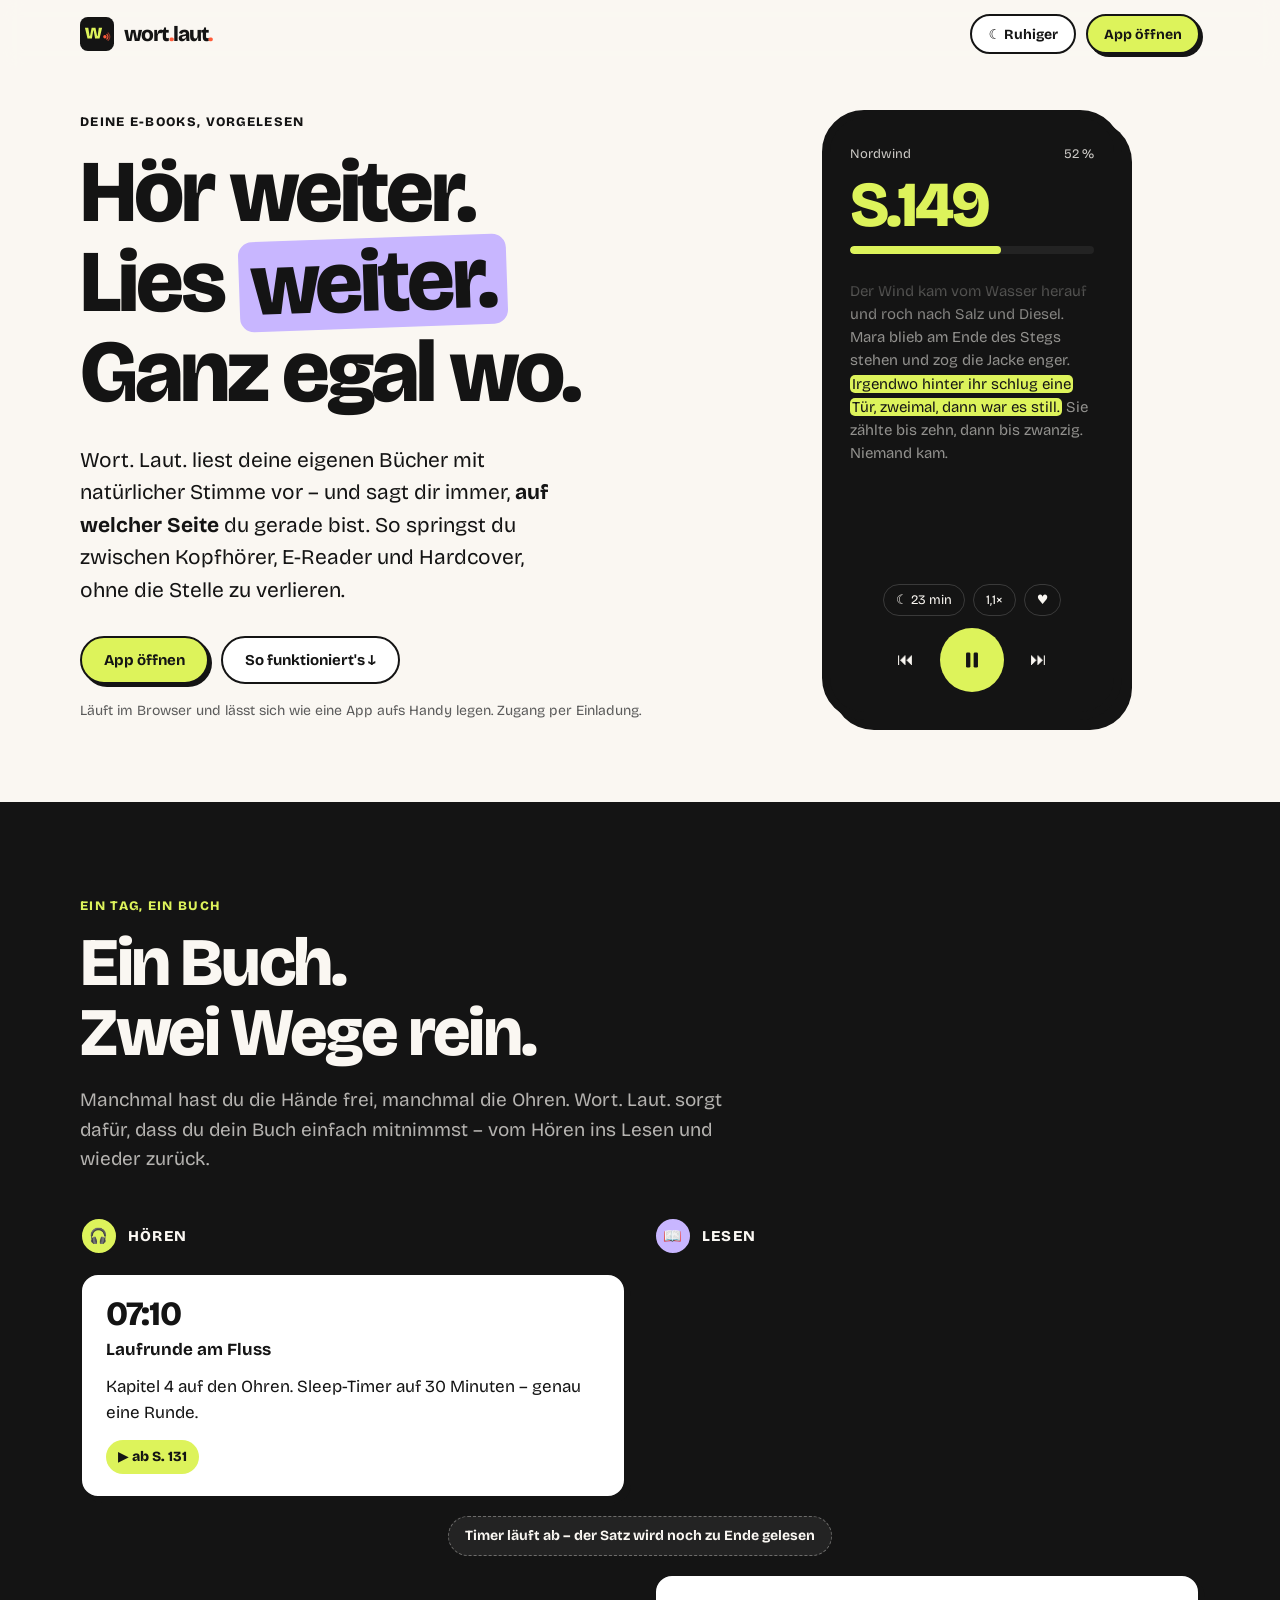
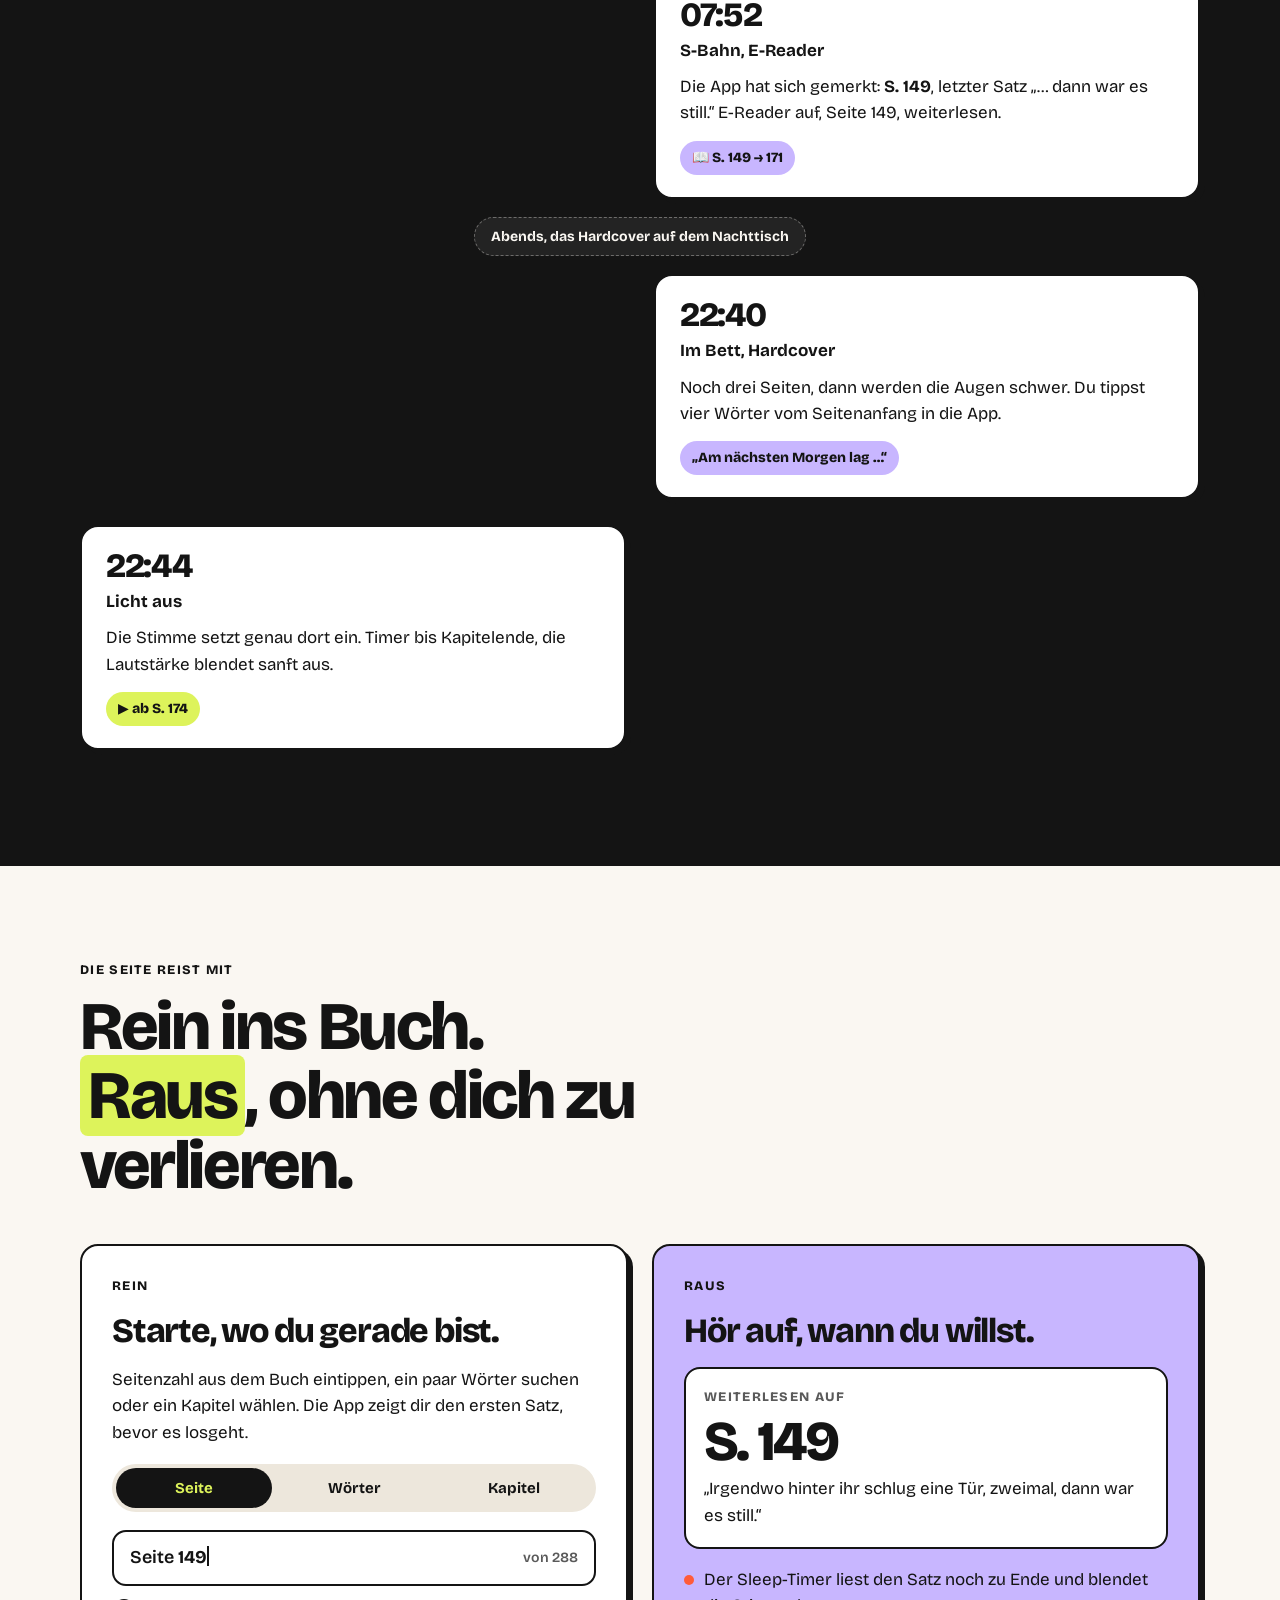
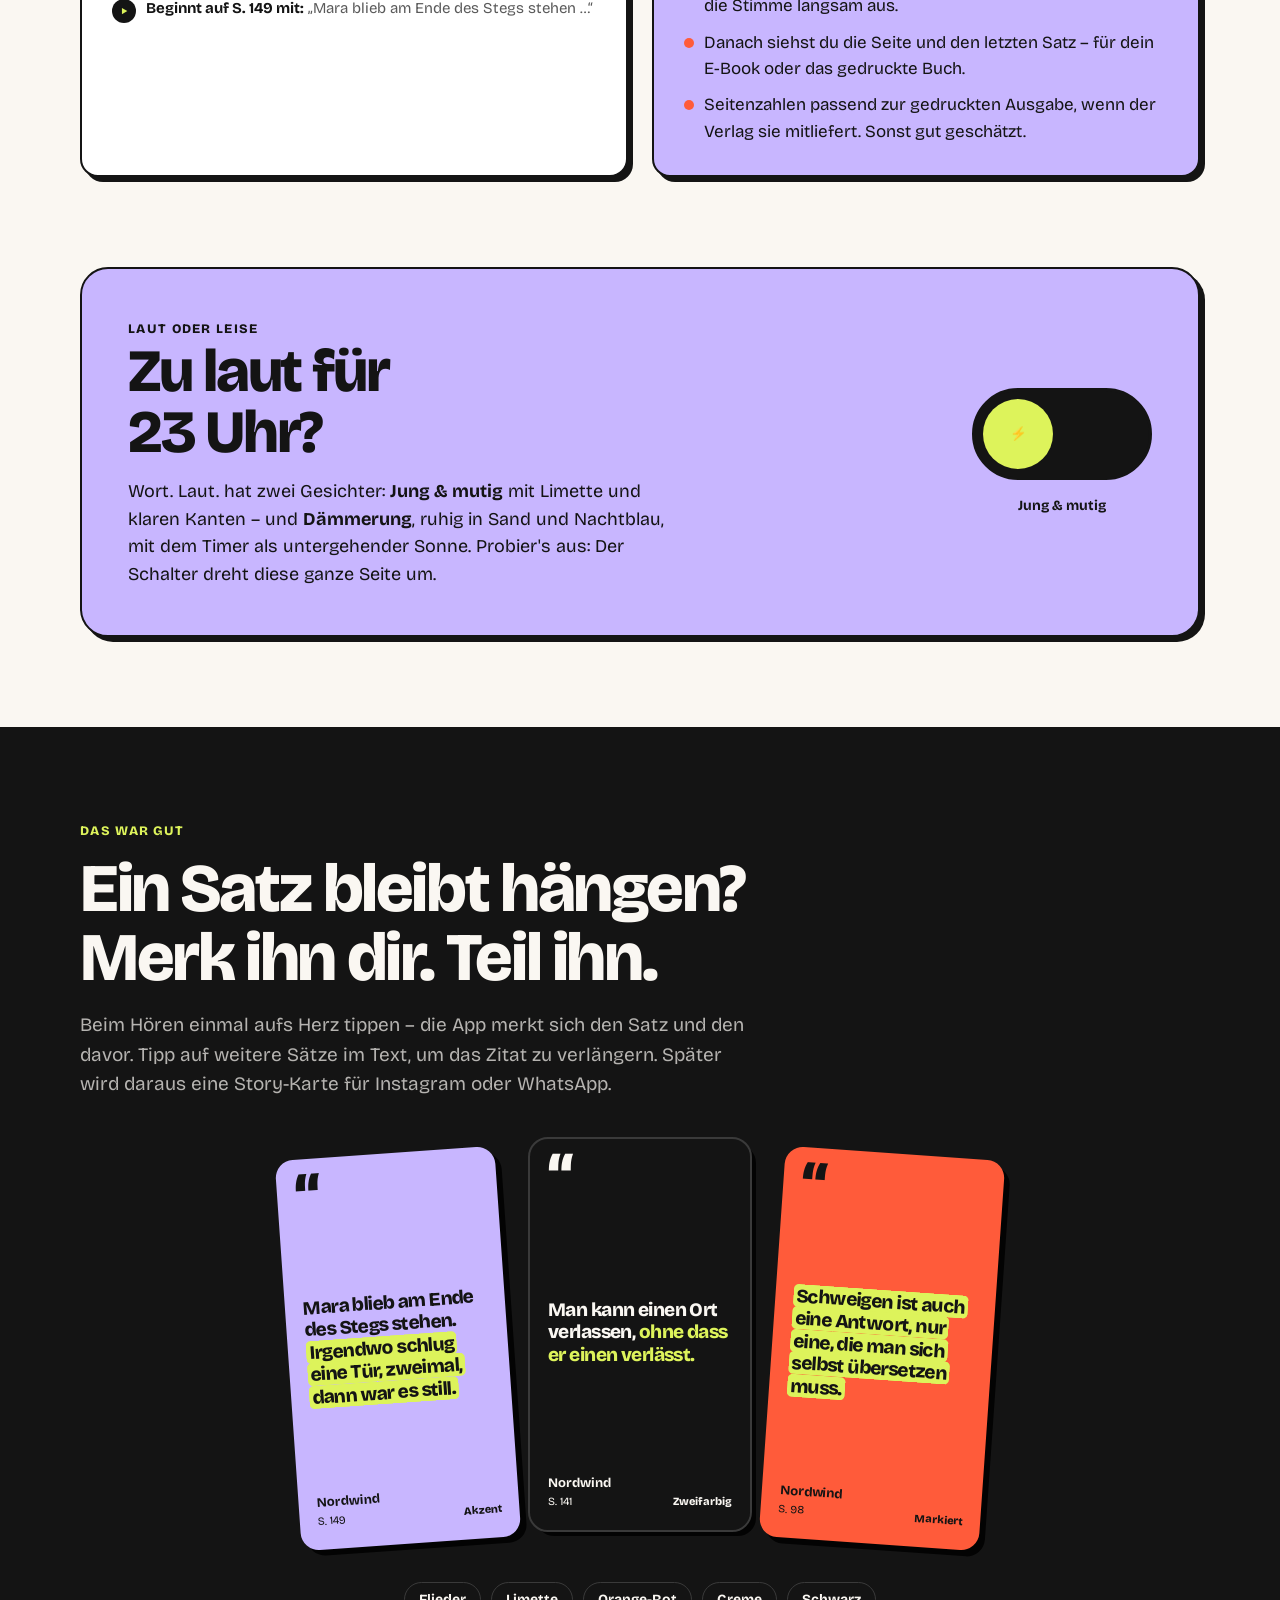
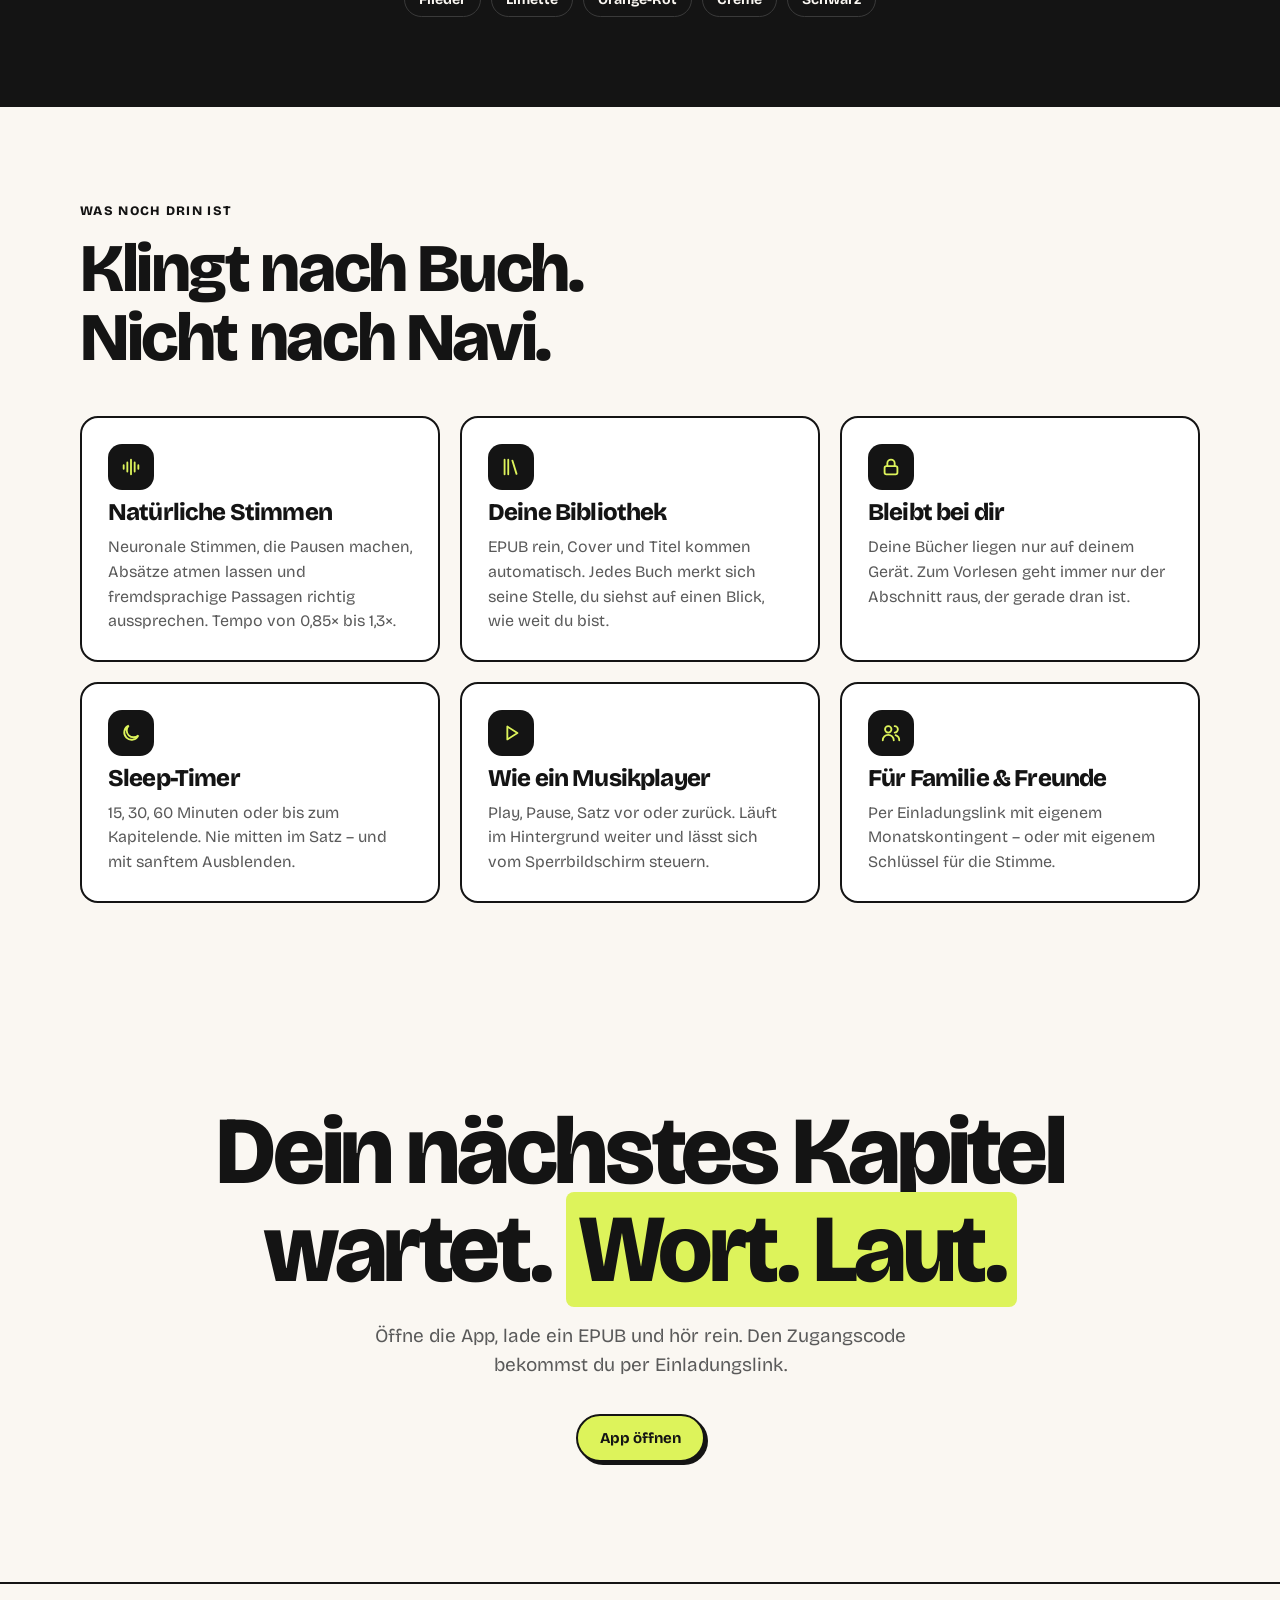
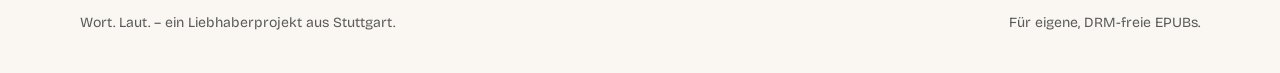
==== commit 33dd2e5c: "About: Laut-/Leise-Schalter vor die Zitate-Sektion Co-Authored-By: Claude Opus 5.5 <noreply@anthropi" ====
--- a/about/index.html
+++ b/about/index.html
@@ -330,40 +330,7 @@
     </div>
   </section>
 
-  <section class="dark">
-    <div class="wrap">
-      <div class="sec-head rv">
-        <span class="kicker" style="color:var(--lime)">Das war gut</span>
-        <h2>Ein Satz bleibt hängen?<br>Merk ihn dir. Teil ihn.</h2>
-        <p>Beim Hören einmal aufs Herz tippen – die App merkt sich den Satz und den davor. Tipp auf weitere Sätze im Text, um das Zitat zu verlängern. Später wird daraus eine Story-Karte für Instagram oder WhatsApp.</p>
-      </div>
-      <div class="cards rv" aria-label="Drei Beispiel-Karten in verschiedenen Stilen">
-        <div class="qcard"><span class="qm">“</span><p>Mara blieb am Ende des Stegs stehen. <span class="hl">Irgendwo schlug eine Tür, zweimal, dann war es still.</span></p><div class="src"><span><b>Nordwind</b>S. 149</span><span class="lbl">Akzent</span></div></div>
-        <div class="qcard"><span class="qm">“</span><p>Man kann einen Ort verlassen, <span class="alt">ohne dass er einen verlässt.</span></p><div class="src"><span><b>Nordwind</b>S. 141</span><span class="lbl">Zweifarbig</span></div></div>
-        <div class="qcard"><span class="qm">“</span><p><span class="hl">Schweigen ist auch eine Antwort, nur eine, die man sich selbst übersetzen muss.</span></p><div class="src"><span><b>Nordwind</b>S. 98</span><span class="lbl">Markiert</span></div></div>
-      </div>
-      <div class="styles-row loud-only"><span>Flieder</span><span>Limette</span><span>Orange-Rot</span><span>Creme</span><span>Schwarz</span></div><div class="styles-row calm-only"><span>Nacht</span><span>Sand</span><span>Abendrot</span></div>
-    </div>
-  </section>
-
-  <section>
-    <div class="wrap">
-      <div class="sec-head rv">
-        <span class="kicker">Was noch drin ist</span>
-        <h2>Klingt nach Buch.<br>Nicht nach Navi.</h2>
-      </div>
-      <div class="grid3">
-        <div class="feat rv"><span class="ic"><svg width="22" height="22" viewBox="0 0 24 24" fill="none" stroke="currentColor" stroke-width="2" stroke-linecap="round" aria-hidden="true"><path d="M4 10v4M8 7v10M12 4v16M16 7v10M20 10v4"/></svg></span><h3>Natürliche Stimmen</h3><p>Neuronale Stimmen, die Pausen machen, Absätze atmen lassen und fremdsprachige Passagen richtig aussprechen. Tempo von 0,85× bis 1,3×.</p></div>
-        <div class="feat rv"><span class="ic"><svg width="22" height="22" viewBox="0 0 24 24" fill="none" stroke="currentColor" stroke-width="2" stroke-linecap="round" stroke-linejoin="round" aria-hidden="true"><path d="M5 4v16M9 4v16M13.5 5l4.5 14.5"/></svg></span><h3>Deine Bibliothek</h3><p>EPUB rein, Cover und Titel kommen automatisch. Jedes Buch merkt sich seine Stelle, du siehst auf einen Blick, wie weit du bist.</p></div>
-        <div class="feat rv"><span class="ic"><svg width="22" height="22" viewBox="0 0 24 24" fill="none" stroke="currentColor" stroke-width="2" stroke-linecap="round" stroke-linejoin="round" aria-hidden="true"><rect x="5" y="11" width="14" height="9" rx="2"/><path d="M8 11V8a4 4 0 0 1 8 0v3"/></svg></span><h3>Bleibt bei dir</h3><p>Deine Bücher liegen nur auf deinem Gerät. Zum Vorlesen geht immer nur der Abschnitt raus, der gerade dran ist.</p></div>
-        <div class="feat rv"><span class="ic"><svg width="22" height="22" viewBox="0 0 24 24" fill="none" stroke="currentColor" stroke-width="2" stroke-linecap="round" aria-hidden="true"><path d="M20 14.5A8 8 0 1 1 9.5 4a6.5 6.5 0 0 0 10.5 10.5z"/></svg></span><h3>Sleep-Timer</h3><p>15, 30, 60 Minuten oder bis zum Kapitelende. Nie mitten im Satz – und mit sanftem Ausblenden.</p></div>
-        <div class="feat rv"><span class="ic"><svg width="22" height="22" viewBox="0 0 24 24" fill="none" stroke="currentColor" stroke-width="2" stroke-linecap="round" stroke-linejoin="round" aria-hidden="true"><path d="M8 5v14l11-7z"/></svg></span><h3>Wie ein Musikplayer</h3><p>Play, Pause, Satz vor oder zurück. Läuft im Hintergrund weiter und lässt sich vom Sperrbildschirm steuern.</p></div>
-        <div class="feat rv"><span class="ic"><svg width="22" height="22" viewBox="0 0 24 24" fill="none" stroke="currentColor" stroke-width="2" stroke-linecap="round" stroke-linejoin="round" aria-hidden="true"><circle cx="9" cy="8" r="3.5"/><path d="M3 20c0-3.3 2.7-6 6-6s6 2.7 6 6M16 4.5a3.5 3.5 0 0 1 0 7M21 20c0-2.6-1.6-4.8-4-5.6"/></svg></span><h3>Für Familie & Freunde</h3><p>Per Einladungslink mit eigenem Monatskontingent – oder mit eigenem Schlüssel für die Stimme.</p></div>
-      </div>
-    </div>
-  </section>
-
-  <section style="padding-top:20px">
+  <section style="padding-top:0">
     <div class="wrap">
       <div class="looks rv">
         <div>
@@ -375,6 +342,39 @@
           <button class="bigswitch" data-toggle aria-pressed="false" aria-label="Ruhigen Look ein- oder ausschalten"><span class="knob"><span class="k-loud" aria-hidden="true">⚡</span><span class="k-calm" aria-hidden="true">☾</span></span></button>
           <div class="switch-cap"><span class="when-loud-t">Jung & mutig</span></div>
         </div>
+      </div>
+    </div>
+  </section>
+
+  <section class="dark">
+    <div class="wrap">
+      <div class="sec-head rv">
+        <span class="kicker" style="color:var(--lime)">Das war gut</span>
+        <h2>Ein Satz bleibt hängen?<br>Merk ihn dir. Teil ihn.</h2>
+        <p>Beim Hören einmal aufs Herz tippen – die App merkt sich den Satz und den davor. Tipp auf weitere Sätze im Text, um das Zitat zu verlängern. Später wird daraus eine Story-Karte für Instagram oder WhatsApp.</p>
+      </div>
+      <div class="cards rv" aria-label="Drei Beispiel-Karten in verschiedenen Stilen">
+        <div class="qcard"><span class="qm">“</span><p>Mara blieb am Ende des Stegs stehen. <span class="hl">Irgendwo schlug eine Tür, zweimal, dann war es still.</span></p><div class="src"><span><b>Nordwind</b>S. 149</span><span class="lbl">Akzent</span></div></div>
+        <div class="qcard"><span class="qm">“</span><p>Man kann einen Ort verlassen, <span class="alt">ohne dass er einen verlässt.</span></p><div class="src"><span><b>Nordwind</b>S. 141</span><span class="lbl">Zweifarbig</span></div></div>
+        <div class="qcard"><span class="qm">“</span><p><span class="hl">Schweigen ist auch eine Antwort, nur eine, die man sich selbst übersetzen muss.</span></p><div class="src"><span><b>Nordwind</b>S. 98</span><span class="lbl">Markiert</span></div></div>
+      </div>
+      <div class="styles-row loud-only"><span>Flieder</span><span>Limette</span><span>Orange-Rot</span><span>Creme</span><span>Schwarz</span></div><div class="styles-row calm-only"><span>Nacht</span><span>Sand</span><span>Abendrot</span></div>
+    </div>
+  </section>
+
+  <section>
+    <div class="wrap">
+      <div class="sec-head rv">
+        <span class="kicker">Was noch drin ist</span>
+        <h2>Klingt nach Buch.<br>Nicht nach Navi.</h2>
+      </div>
+      <div class="grid3">
+        <div class="feat rv"><span class="ic"><svg width="22" height="22" viewBox="0 0 24 24" fill="none" stroke="currentColor" stroke-width="2" stroke-linecap="round" aria-hidden="true"><path d="M4 10v4M8 7v10M12 4v16M16 7v10M20 10v4"/></svg></span><h3>Natürliche Stimmen</h3><p>Neuronale Stimmen, die Pausen machen, Absätze atmen lassen und fremdsprachige Passagen richtig aussprechen. Tempo von 0,85× bis 1,3×.</p></div>
+        <div class="feat rv"><span class="ic"><svg width="22" height="22" viewBox="0 0 24 24" fill="none" stroke="currentColor" stroke-width="2" stroke-linecap="round" stroke-linejoin="round" aria-hidden="true"><path d="M5 4v16M9 4v16M13.5 5l4.5 14.5"/></svg></span><h3>Deine Bibliothek</h3><p>EPUB rein, Cover und Titel kommen automatisch. Jedes Buch merkt sich seine Stelle, du siehst auf einen Blick, wie weit du bist.</p></div>
+        <div class="feat rv"><span class="ic"><svg width="22" height="22" viewBox="0 0 24 24" fill="none" stroke="currentColor" stroke-width="2" stroke-linecap="round" stroke-linejoin="round" aria-hidden="true"><rect x="5" y="11" width="14" height="9" rx="2"/><path d="M8 11V8a4 4 0 0 1 8 0v3"/></svg></span><h3>Bleibt bei dir</h3><p>Deine Bücher liegen nur auf deinem Gerät. Zum Vorlesen geht immer nur der Abschnitt raus, der gerade dran ist.</p></div>
+        <div class="feat rv"><span class="ic"><svg width="22" height="22" viewBox="0 0 24 24" fill="none" stroke="currentColor" stroke-width="2" stroke-linecap="round" aria-hidden="true"><path d="M20 14.5A8 8 0 1 1 9.5 4a6.5 6.5 0 0 0 10.5 10.5z"/></svg></span><h3>Sleep-Timer</h3><p>15, 30, 60 Minuten oder bis zum Kapitelende. Nie mitten im Satz – und mit sanftem Ausblenden.</p></div>
+        <div class="feat rv"><span class="ic"><svg width="22" height="22" viewBox="0 0 24 24" fill="none" stroke="currentColor" stroke-width="2" stroke-linecap="round" stroke-linejoin="round" aria-hidden="true"><path d="M8 5v14l11-7z"/></svg></span><h3>Wie ein Musikplayer</h3><p>Play, Pause, Satz vor oder zurück. Läuft im Hintergrund weiter und lässt sich vom Sperrbildschirm steuern.</p></div>
+        <div class="feat rv"><span class="ic"><svg width="22" height="22" viewBox="0 0 24 24" fill="none" stroke="currentColor" stroke-width="2" stroke-linecap="round" stroke-linejoin="round" aria-hidden="true"><circle cx="9" cy="8" r="3.5"/><path d="M3 20c0-3.3 2.7-6 6-6s6 2.7 6 6M16 4.5a3.5 3.5 0 0 1 0 7M21 20c0-2.6-1.6-4.8-4-5.6"/></svg></span><h3>Für Familie & Freunde</h3><p>Per Einladungslink mit eigenem Monatskontingent – oder mit eigenem Schlüssel für die Stimme.</p></div>
       </div>
     </div>
   </section>
